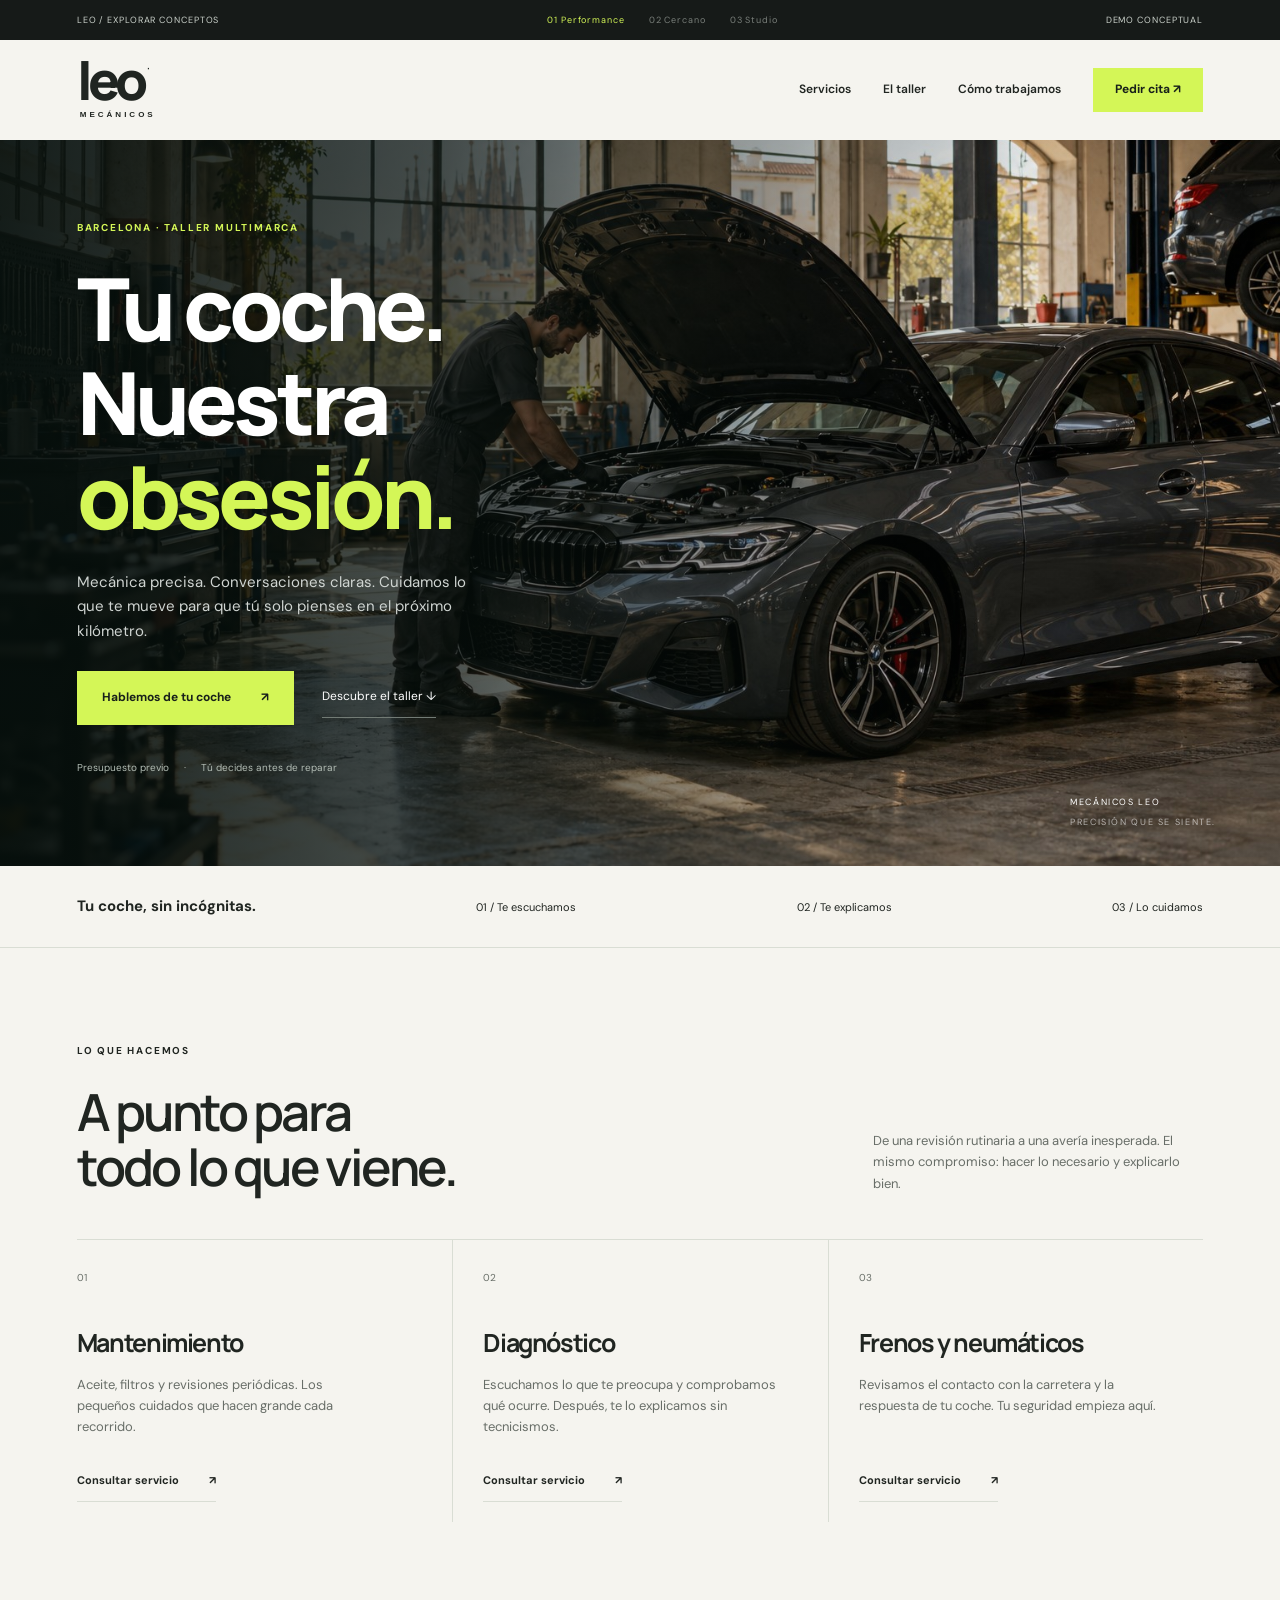
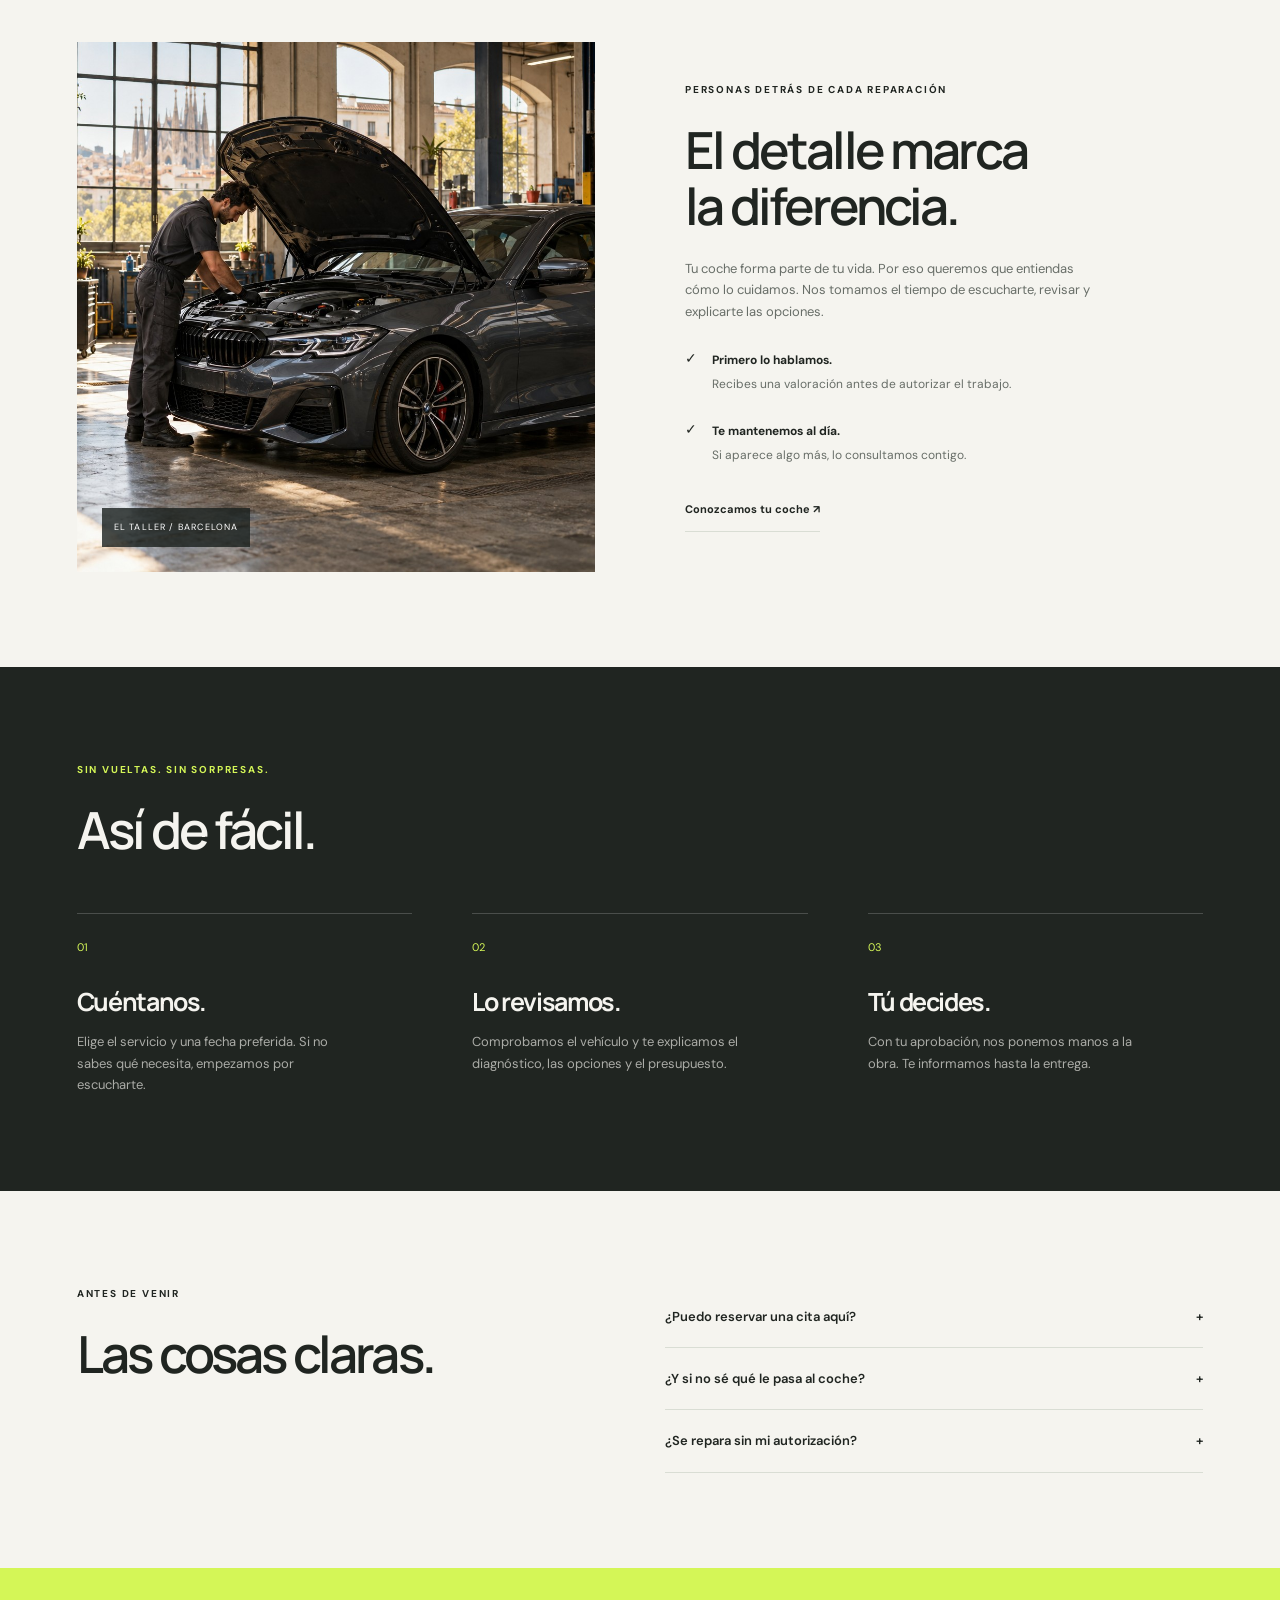
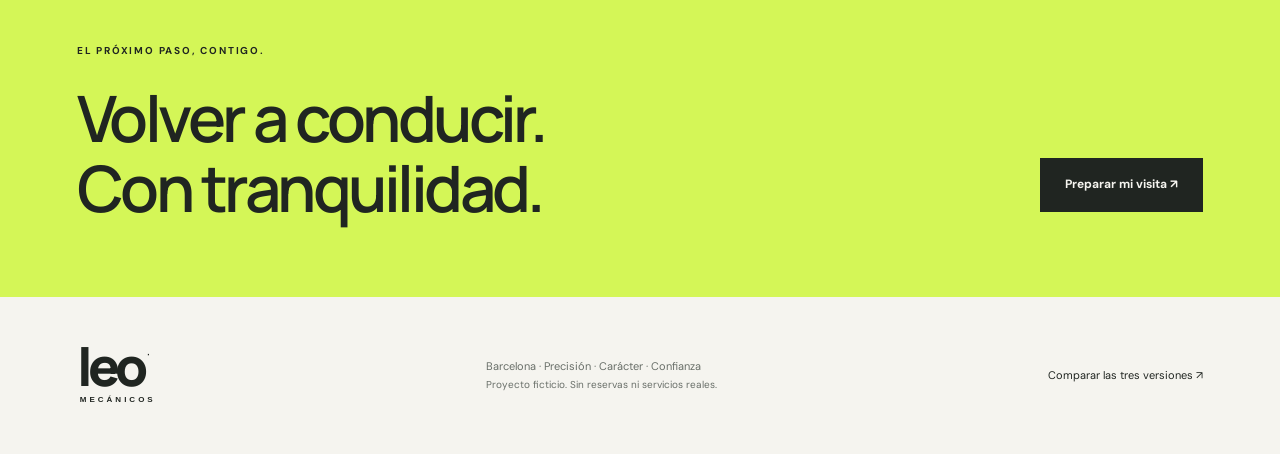
==== performance.html @ 61a5a48f "Add three Mecánicos Leo website demos" ====
<!doctype html><html lang="es"><head><meta charset="utf-8"><meta name="viewport" content="width=device-width,initial-scale=1"><meta name="description" content="Mecánicos Leo. Propuesta Performance: demo de taller mecánico en Barcelona."><title>Leo Performance · Mecánicos Leo</title><link rel="stylesheet" href="styles.css"><script defer src="app.js"></script></head><body class="performance">
<div class="concept"><a href="index.html">LEO / EXPLORAR CONCEPTOS</a><nav aria-label="Versiones de diseño"><a href="performance.html" aria-current="page">01 Performance</a><a href="cercano.html" >02 Cercano</a><a href="studio.html" >03 Studio</a></nav><span>DEMO CONCEPTUAL</span></div>
<header><a class="brand" href="#inicio">leo<span>·</span><small>MECÁNICOS</small></a><nav class="mainnav" id="navigation"><a href="#servicios">Servicios</a><a href="#taller">El taller</a><a href="#proceso">Cómo trabajamos</a><button class="button small" data-book>Pedir cita ↗</button></nav><button class="menu" aria-controls="navigation" aria-expanded="false">Menú +</button></header>
<main id="inicio"><section class="hero"><div class="hero-photo"><img src="assets/garage.jpg" alt="Escena fotográfica conceptual de un mecánico revisando un coche en un taller" fetchpriority="high"></div><div class="hero-copy"><p class="eyebrow">BARCELONA · TALLER MULTIMARCA</p><h1>Tu coche.<br>Nuestra <em>obsesión.</em></h1><p class="description">Mecánica precisa. Conversaciones claras. Cuidamos lo que te mueve para que tú solo pienses en el próximo kilómetro.</p><div class="actions"><button class="button" data-book>Hablemos de tu coche <span>↗</span></button><a class="secondary" href="#servicios">Descubre el taller ↓</a></div><p class="hero-note">Presupuesto previo <span>·</span> Tú decides antes de reparar</p></div><div class="photo-caption">MECÁNICOS LEO <span>PRECISIÓN QUE SE SIENTE.</span></div></section>
<div class="trust"><span>Tu coche, sin incógnitas.</span><p>01 / Te escuchamos</p><p>02 / Te explicamos</p><p>03 / Lo cuidamos</p></div>
<section class="section" id="servicios"><div class="section-heading"><div><p class="eyebrow">LO QUE HACEMOS</p><h2>A punto para<br>todo lo que viene.</h2></div><p>De una revisión rutinaria a una avería inesperada. El mismo compromiso: hacer lo necesario y explicarlo bien.</p></div><div class="services"><article class="service"><span class="number">01</span><h3>Mantenimiento</h3><p>Aceite, filtros y revisiones periódicas. Los pequeños cuidados que hacen grande cada recorrido.</p><button class="textlink" data-book data-service="Mantenimiento">Consultar servicio <span>↗</span></button></article><article class="service"><span class="number">02</span><h3>Diagnóstico</h3><p>Escuchamos lo que te preocupa y comprobamos qué ocurre. Después, te lo explicamos sin tecnicismos.</p><button class="textlink" data-book data-service="Diagnóstico">Consultar servicio <span>↗</span></button></article><article class="service"><span class="number">03</span><h3>Frenos y neumáticos</h3><p>Revisamos el contacto con la carretera y la respuesta de tu coche. Tu seguridad empieza aquí.</p><button class="textlink" data-book data-service="Frenos y neumáticos">Consultar servicio <span>↗</span></button></article></div></section>
<section class="about section" id="taller"><div class="about-image"><img src="assets/garage.jpg" alt="Vista del espacio de trabajo y revisión mecánica" loading="lazy"><span>EL TALLER / BARCELONA</span></div><div class="about-copy"><p class="eyebrow">PERSONAS DETRÁS DE CADA REPARACIÓN</p><h2>El detalle marca<br>la diferencia.</h2><p>Tu coche forma parte de tu vida. Por eso queremos que entiendas cómo lo cuidamos. Nos tomamos el tiempo de escucharte, revisar y explicarte las opciones.</p><div class="promise"><span>✓</span><div><strong>Primero lo hablamos.</strong><p>Recibes una valoración antes de autorizar el trabajo.</p></div></div><div class="promise"><span>✓</span><div><strong>Te mantenemos al día.</strong><p>Si aparece algo más, lo consultamos contigo.</p></div></div><button class="textlink" data-book>Conozcamos tu coche ↗</button></div></section>
<section class="process section" id="proceso"><p class="eyebrow">SIN VUELTAS. SIN SORPRESAS.</p><h2>Así de fácil.</h2><div class="steps"><article><span>01</span><h3>Cuéntanos.</h3><p>Elige el servicio y una fecha preferida. Si no sabes qué necesita, empezamos por escucharte.</p></article><article><span>02</span><h3>Lo revisamos.</h3><p>Comprobamos el vehículo y te explicamos el diagnóstico, las opciones y el presupuesto.</p></article><article><span>03</span><h3>Tú decides.</h3><p>Con tu aprobación, nos ponemos manos a la obra. Te informamos hasta la entrega.</p></article></div></section>
<section class="section faq"><div><p class="eyebrow">ANTES DE VENIR</p><h2>Las cosas claras.</h2></div><div><details><summary>¿Puedo reservar una cita aquí?</summary><p>Puedes probar la solicitud de demostración. No envía datos ni confirma una cita real.</p></details><details><summary>¿Y si no sé qué le pasa al coche?</summary><p>Selecciona «No lo tengo claro» en el formulario. En un taller real, el siguiente paso sería una valoración del vehículo.</p></details><details><summary>¿Se repara sin mi autorización?</summary><p>La propuesta de atención contempla explicar el presupuesto y pedir tu aprobación antes de intervenir.</p></details></div></section>
<section class="closing"><p class="eyebrow">EL PRÓXIMO PASO, CONTIGO.</p><h2>Volver a conducir.<br>Con tranquilidad.</h2><button class="button" data-book>Preparar mi visita ↗</button></section></main>
<footer><a class="brand" href="#inicio">leo<span>·</span><small>MECÁNICOS</small></a><p>Barcelona · Precisión · Carácter · Confianza<br><small>Proyecto ficticio. Sin reservas ni servicios reales.</small></p><a href="index.html">Comparar las tres versiones ↗</a></footer>
<dialog id="booking"><form id="booking-form"><div class="dialog-head"><p class="eyebrow">TU PRÓXIMA VISITA</p><button type="button" class="close" aria-label="Cerrar">×</button></div><h2>Vamos a ponerlo<br>en marcha.</h2><p>Prueba el recorrido. Esta demo no envía ni guarda tus datos.</p><label>¿Qué necesita tu coche?<select name="service" required><option>Mantenimiento</option><option>Diagnóstico</option><option>Frenos y neumáticos</option><option>No lo tengo claro</option></select></label><label>Fecha preferida<input name="date" type="date" required></label><label>Cuéntanos un poco más <span>(opcional)</span><textarea name="message" rows="3" placeholder="Por ejemplo: se enciende un testigo al arrancar…" maxlength="500"></textarea></label><button class="button" type="submit">Simular solicitud ↗</button><p class="form-note">No se realiza ninguna reserva real.</p><div class="result" role="status" hidden></div></form></dialog></body></html>
---- styles.css ----
@import url('https://fonts.googleapis.com/css2?family=DM+Sans:wght@400;500;600;700&family=Manrope:wght@400;500;600;700;800&display=swap');
:root{--bg:#f5f4ef;--ink:#202521;--accent:#d4f657;--muted:#686e68;--line:#d9ddd4;--surface:#fff;--heading:'Manrope',Arial,sans-serif;--radius:0px}*{box-sizing:border-box}html{scroll-behavior:smooth;scroll-padding-top:110px}body{margin:0;background:var(--bg);color:var(--ink);font:15px/1.65 'DM Sans',Arial,sans-serif}a{color:inherit;text-decoration:none}button,input,textarea,select{font:inherit}button,a,input,textarea,select{-webkit-tap-highlight-color:transparent}button{cursor:pointer}img{width:100%;height:100%;object-fit:cover;display:block}h1,h2,h3,p{margin:0}h1,h2,h3{font-family:var(--heading);line-height:1.08;letter-spacing:-.055em}h1{font-size:clamp(56px,6.8vw,104px);font-weight:800}h1 em{font-style:normal;color:var(--accent)}h2{font-size:clamp(34px,4vw,58px);font-weight:600}h3{font-size:25px}button{border:0}.eyebrow{font-size:10px;font-weight:700;letter-spacing:.18em;margin-bottom:24px}header{height:100px;padding:0 6%;display:flex;align-items:center;justify-content:space-between;background:var(--bg);position:relative;z-index:5}.brand{font:800 53px/.75 'Manrope',Arial,sans-serif;letter-spacing:-5px;position:relative;display:inline-block}.brand>span{font:12px Arial;letter-spacing:0;vertical-align:top;margin-left:4px}.brand small{display:block;font:700 8px/1 Arial;letter-spacing:3px;margin:10px 0 0 3px}.mainnav{display:flex;align-items:center;gap:32px;font-size:12px;font-weight:600}.button{display:inline-flex;align-items:center;justify-content:space-between;gap:30px;min-height:54px;padding:17px 25px;background:var(--accent);color:#18201a;font-size:12px;font-weight:700;border-radius:var(--radius);transition:transform .2s,filter .2s}.button:hover{transform:translateY(-3px);filter:brightness(1.08)}.button.small{min-height:44px;padding:12px 22px}.menu{display:none}.concept{height:40px;background:#161a18;color:#cbd2cb;display:flex;align-items:center;justify-content:space-between;padding:0 6%;font-size:9px;letter-spacing:.1em}.concept nav{display:flex;gap:24px}.concept nav a{opacity:.55}.concept nav a[aria-current]{opacity:1;color:#d4f657}.hero{position:relative;min-height:650px;background:#1b211f;color:#fff;overflow:hidden}.hero-photo{position:absolute;inset:0}.hero-photo img{object-position:center 60%}.hero-photo:after{content:'';position:absolute;inset:0;background:linear-gradient(90deg,rgba(6,15,12,.94),rgba(6,15,12,.72) 35%,rgba(6,15,12,.08) 80%)}.hero-copy{position:relative;padding:80px 6% 90px;max-width:850px}.hero .eyebrow{color:var(--accent)}.description{max-width:395px;margin:27px 0;color:#d0d5d2;font-size:15px}.actions{display:flex;align-items:center;gap:28px}.secondary{font-size:12px;border-bottom:1px solid #727b75;padding:10px 0}.hero-note{font-size:10px;color:#b3bdb5;margin-top:35px}.hero-note span{margin:0 12px}.photo-caption{position:absolute;right:5%;bottom:36px;font-size:9px;letter-spacing:.18em;display:flex;flex-direction:column;gap:6px}.photo-caption span{opacity:.6}.trust{display:flex;justify-content:space-between;align-items:center;padding:28px 6%;border-bottom:1px solid var(--line);font-size:11px}.trust>span{font-weight:700;font-size:15px}.section{padding:95px 6%}.section-heading{display:flex;align-items:end;justify-content:space-between;gap:40px;margin-bottom:45px}.section-heading>p{max-width:330px;color:var(--muted);font-size:13px}.services{display:grid;grid-template-columns:repeat(3,1fr);border-top:1px solid var(--line)}.service{padding:30px 30px 20px 0}.service+.service{border-left:1px solid var(--line);padding-left:30px}.number{font-size:10px;color:var(--muted);display:block;margin-bottom:42px}.service h3{margin-bottom:18px}.service p{color:var(--muted);font-size:13px;max-width:300px;min-height:85px}.textlink{padding:12px 0;background:transparent;color:var(--ink);border-bottom:1px solid var(--line);font-size:11px;font-weight:700;display:flex;justify-content:space-between;gap:30px}.about{display:grid;grid-template-columns:1fr 1fr;gap:8%;padding-top:25px;align-items:center}.about-image{position:relative;height:530px;overflow:hidden;border-radius:var(--radius)}.about-image img{object-position:70% center}.about-image>span{position:absolute;bottom:25px;left:25px;color:#fff;font-size:9px;letter-spacing:.13em;background:#1b211fcc;padding:12px}.about-copy>p:not(.eyebrow){margin:25px 0;color:var(--muted);font-size:13px;max-width:410px}.promise{display:flex;gap:15px;margin:23px 0}.promise>span{font-size:14px}.promise strong{font-size:12px}.promise p{font-size:12px;color:var(--muted);margin-top:3px}.process{background:var(--ink);color:var(--bg)}.process>.eyebrow{color:var(--accent)}.steps{display:grid;grid-template-columns:repeat(3,1fr);gap:60px;margin-top:55px}.steps article{border-top:1px solid #ffffff30;padding-top:20px}.steps span{font-size:11px;color:var(--accent)}.steps h3{margin:30px 0 16px}.steps p{font-size:13px;opacity:.65;max-width:280px}.faq{display:grid;grid-template-columns:1fr 1fr;gap:50px}details{border-bottom:1px solid var(--line);padding:20px 0}summary{cursor:pointer;font-weight:600;font-size:13px;display:flex;justify-content:space-between;gap:20px;list-style:none}summary:after{content:'+'}details[open] summary:after{content:'−'}details p{font-size:13px;color:var(--muted);margin-top:15px}.closing{padding:75px 6%;background:var(--accent);position:relative}.closing .button{position:absolute;right:6%;bottom:85px;background:var(--ink);color:var(--bg)}.closing h2{font-size:clamp(40px,5vw,70px)}footer{display:flex;align-items:center;justify-content:space-between;padding:50px 6%;gap:30px}footer p{font-size:11px;color:var(--muted)}footer p small{font-size:10px}footer>a:last-child{font-size:11px}dialog{border:0;width:min(530px,calc(100% - 28px));padding:38px;background:var(--bg);color:var(--ink);border-radius:var(--radius);max-height:90vh;overflow:auto}dialog::backdrop{background:#08100ddd;backdrop-filter:blur(5px)}.dialog-head{display:flex;justify-content:space-between;align-items:start}.close{font-size:28px;background:transparent;color:var(--ink);line-height:1}dialog h2{font-size:36px}dialog form>p{font-size:12px;color:var(--muted);margin:15px 0}label{display:block;font-size:12px;font-weight:600;margin:18px 0}label span{color:var(--muted);font-weight:400}input,select,textarea{display:block;width:100%;margin-top:7px;border:1px solid var(--line);background:var(--surface);color:var(--ink);padding:12px;border-radius:var(--radius);min-height:46px}form>.button{width:100%}.result{background:#e3efd4;color:#233d21;padding:16px;font-size:13px;margin-top:20px}.form-note{text-align:center;font-size:10px!important}:focus-visible{outline:3px solid #769ad9;outline-offset:4px}.cercano{--bg:#f7f3eb;--ink:#303e32;--accent:#d3e2aa;--muted:#767b6f;--line:#dedfd4;--radius:8px;--heading:Georgia,serif}.cercano h1{font-weight:400;letter-spacing:-.06em}.cercano h1 em{color:#e5dfbe;font-style:italic}.cercano .hero{margin:0 3%;border-radius:12px;min-height:660px}.cercano .hero-photo{left:39%}.cercano .hero-photo img{object-position:65% center}.cercano .hero-photo:after{background:linear-gradient(90deg,#303e32,transparent 70%)}.cercano .hero{background:#303e32}.cercano .hero-copy{padding-left:3.2%}.cercano .photo-caption{bottom:25px}.cercano .closing{margin:0 3%;border-radius:12px;background:#e3e8d7}.cercano .process{background:#e7eadf;color:#303e32}.cercano .process>.eyebrow,.cercano .steps span{color:#64764c}.cercano .steps article{border-color:#303e3230}.studio{--bg:#f5f3ef;--ink:#2a2928;--accent:#c5a583;--muted:#817c76;--line:#dcd7cf;--heading:Georgia,serif}.studio h1{font-weight:400;letter-spacing:-.05em}.studio h1 em{color:#a88b6e;font-style:italic}.studio .hero{background:var(--bg);color:var(--ink);display:grid;grid-template-columns:1fr 1fr;padding:20px 6% 60px;gap:5%;min-height:650px}.studio .hero-photo{position:relative;grid-column:2;grid-row:1}.studio .hero-photo:after{display:none}.studio .hero-copy{grid-column:1;grid-row:1;padding:55px 0 40px}.studio h1{font-size:clamp(45px,5.6vw,84px)}.studio .hero .eyebrow{color:var(--muted)}.studio .description,.studio .hero-note{color:var(--muted)}.studio .hero .button{background:var(--ink);color:#fff}.studio .photo-caption{right:8%;color:#fff;bottom:85px}.studio .actions{align-items:start;flex-direction:column;gap:12px}.studio .trust{margin:0 6%;padding:25px 0;border-top:1px solid var(--line)}.studio .closing{background:#e5dfd5}.studio .process{background:#30302e}.gallery{background:#efeee8;--ink:#202620}.gallery header{background:transparent}.gallery-main{padding:45px 6%}.gallery h1{font-size:clamp(40px,5.3vw,76px);font-weight:500}.gallery h1 em{color:#75845f;font-family:Georgia,serif}.gallery-intro{max-width:570px;margin:24px 0 45px;color:#6b7068;font-size:14px}.concepts{display:grid;grid-template-columns:repeat(3,1fr);gap:24px}.concept-card{background:#fff;transition:transform .25s}.concept-card:hover{transform:translateY(-8px)}.concept-image{height:340px;position:relative;overflow:hidden;background:#17221b}.concept-image:after{content:'';position:absolute;inset:0;background:linear-gradient(0deg,#0c1a12ca,transparent)}.concept-image img{transition:transform .6s;object-position:65% center}.concept-card:hover img{transform:scale(1.05)}.concept-image>span{position:absolute;top:22px;left:22px;color:#fff;font-size:9px;letter-spacing:.12em;z-index:1}.concept-image strong{position:absolute;bottom:28px;left:25px;color:#d4f657;font:700 48px/1 'Manrope',Arial,sans-serif;letter-spacing:-3px;z-index:1}.concept-card.cercano .concept-image strong{font-family:Georgia,serif;font-weight:400;color:#f8ecd2;letter-spacing:-2px}.concept-card.cercano img{filter:sepia(.3);object-position:40% center}.concept-card.studio .concept-image strong{font-family:Georgia,serif;font-weight:400;color:#f3e9dc;letter-spacing:-2px}.concept-card.studio img{filter:saturate(.4);object-position:80% center}.concept-info{padding:25px}.concept-info h2{font:600 21px 'Manrope',Arial,sans-serif;letter-spacing:-.04em;display:flex;justify-content:space-between}.concept-info p{font-size:11px;color:#788073;margin:8px 0 24px}.concept-info b{font-size:11px;border-bottom:1px solid #b5bea9;padding-bottom:5px}.gallery-foot{font-size:9px;letter-spacing:.08em;color:#7e8479;margin:35px 0;line-height:2}
@media(min-width:1600px){body{max-width:1800px;margin:auto}}@media(max-width:900px){.mainnav{gap:18px}.hero-copy{max-width:660px}.hero h1{font-size:72px}.section{padding:70px 6%}.about{gap:5%}.about-image{height:450px}.concepts{gap:15px}.concept-image{height:290px}.concept-image strong{font-size:39px}.concept-info{padding:20px}.concept-info h2{font-size:17px}.studio .hero h1{font-size:57px}.studio .description{font-size:13px}.concept>span{display:none}}@media(max-width:650px){header{height:85px}.brand{font-size:45px}.concept{height:auto;min-height:60px;align-items:start;justify-content:center;flex-direction:column;gap:7px;padding:8px 6%}.concept nav{gap:20px}.concept>a{font-size:8px}.menu{display:block;background:transparent;color:var(--ink);font-size:12px}.mainnav{display:none;position:absolute;top:85px;left:0;right:0;padding:25px 6%;background:var(--bg);box-shadow:0 15px 20px #0002}.mainnav.open{display:flex;align-items:stretch;flex-direction:column}.hero{min-height:720px}.hero-copy{padding:55px 6% 190px}.hero h1{font-size:clamp(48px,12vw,70px)}.hero-photo img{object-position:65% center}.hero-photo:after{background:linear-gradient(90deg,#0e1914e8,#0e191450),linear-gradient(0deg,#0e191450,#0e191440)}.description{font-size:14px;max-width:340px}.actions{gap:20px;flex-wrap:wrap}.hero-note{margin-top:24px}.photo-caption{left:6%;bottom:30px}.trust{display:grid;grid-template-columns:1fr 1fr;gap:14px;padding:24px 6%}.trust>span{font-size:13px}.trust p{font-size:10px}.section{padding:60px 6%}.section-heading{display:block;margin-bottom:30px}.section-heading>p{margin-top:22px}.services{grid-template-columns:1fr}.service,.service+.service{padding:25px 0;border-left:0;border-bottom:1px solid var(--line)}.number{margin-bottom:20px}.service p{min-height:0;margin-bottom:16px;max-width:100%}.service h3{font-size:27px}.about{display:flex;flex-direction:column;gap:35px;padding-top:10px}.about-image{width:100%;height:360px}.about-copy{width:100%}.steps{grid-template-columns:1fr;gap:30px;margin-top:35px}.steps h3{margin-top:18px}.steps p{max-width:100%}.faq{grid-template-columns:1fr;gap:25px}.closing{padding:50px 6%}.closing .button{position:static;margin-top:30px}.closing h2{font-size:43px}footer{align-items:start;flex-wrap:wrap;gap:25px}footer p{max-width:220px}footer>a:last-child{width:100%}.cercano .hero-photo{left:0;top:40%}.cercano .hero-photo:after{background:linear-gradient(0deg,#303e3230,#303e32)}.cercano .hero-copy{padding:40px 6% 230px}.cercano .hero h1{font-size:58px}.cercano .hero .eyebrow{font-size:8px}.cercano .description{font-size:13px}.studio .hero{display:flex;flex-direction:column;padding:0 6% 35px;gap:0}.studio .hero-copy{order:0;padding-top:35px}.studio .hero-photo{order:1;height:340px;flex:none}.studio .hero h1{font-size:56px}.studio .photo-caption{bottom:55px;left:10%;font-size:8px}.studio .actions{flex-direction:row;align-items:center;gap:18px}.studio .hero-note{margin-top:20px}.gallery header>.eyebrow{font-size:8px;margin:0;max-width:120px;text-align:right}.gallery-main{padding-top:30px}.gallery h1{font-size:43px}.gallery-intro{font-size:13px}.concepts{grid-template-columns:1fr;gap:25px}.concept-image{height:330px}.concept-image strong{font-size:52px}.concept-info h2{font-size:24px}.concept-info p{margin-bottom:17px}.gallery-foot{font-size:8px}dialog{padding:25px}dialog h2{font-size:32px}}
@media(prefers-reduced-motion:reduce){html{scroll-behavior:auto}*{transition:none!important}}
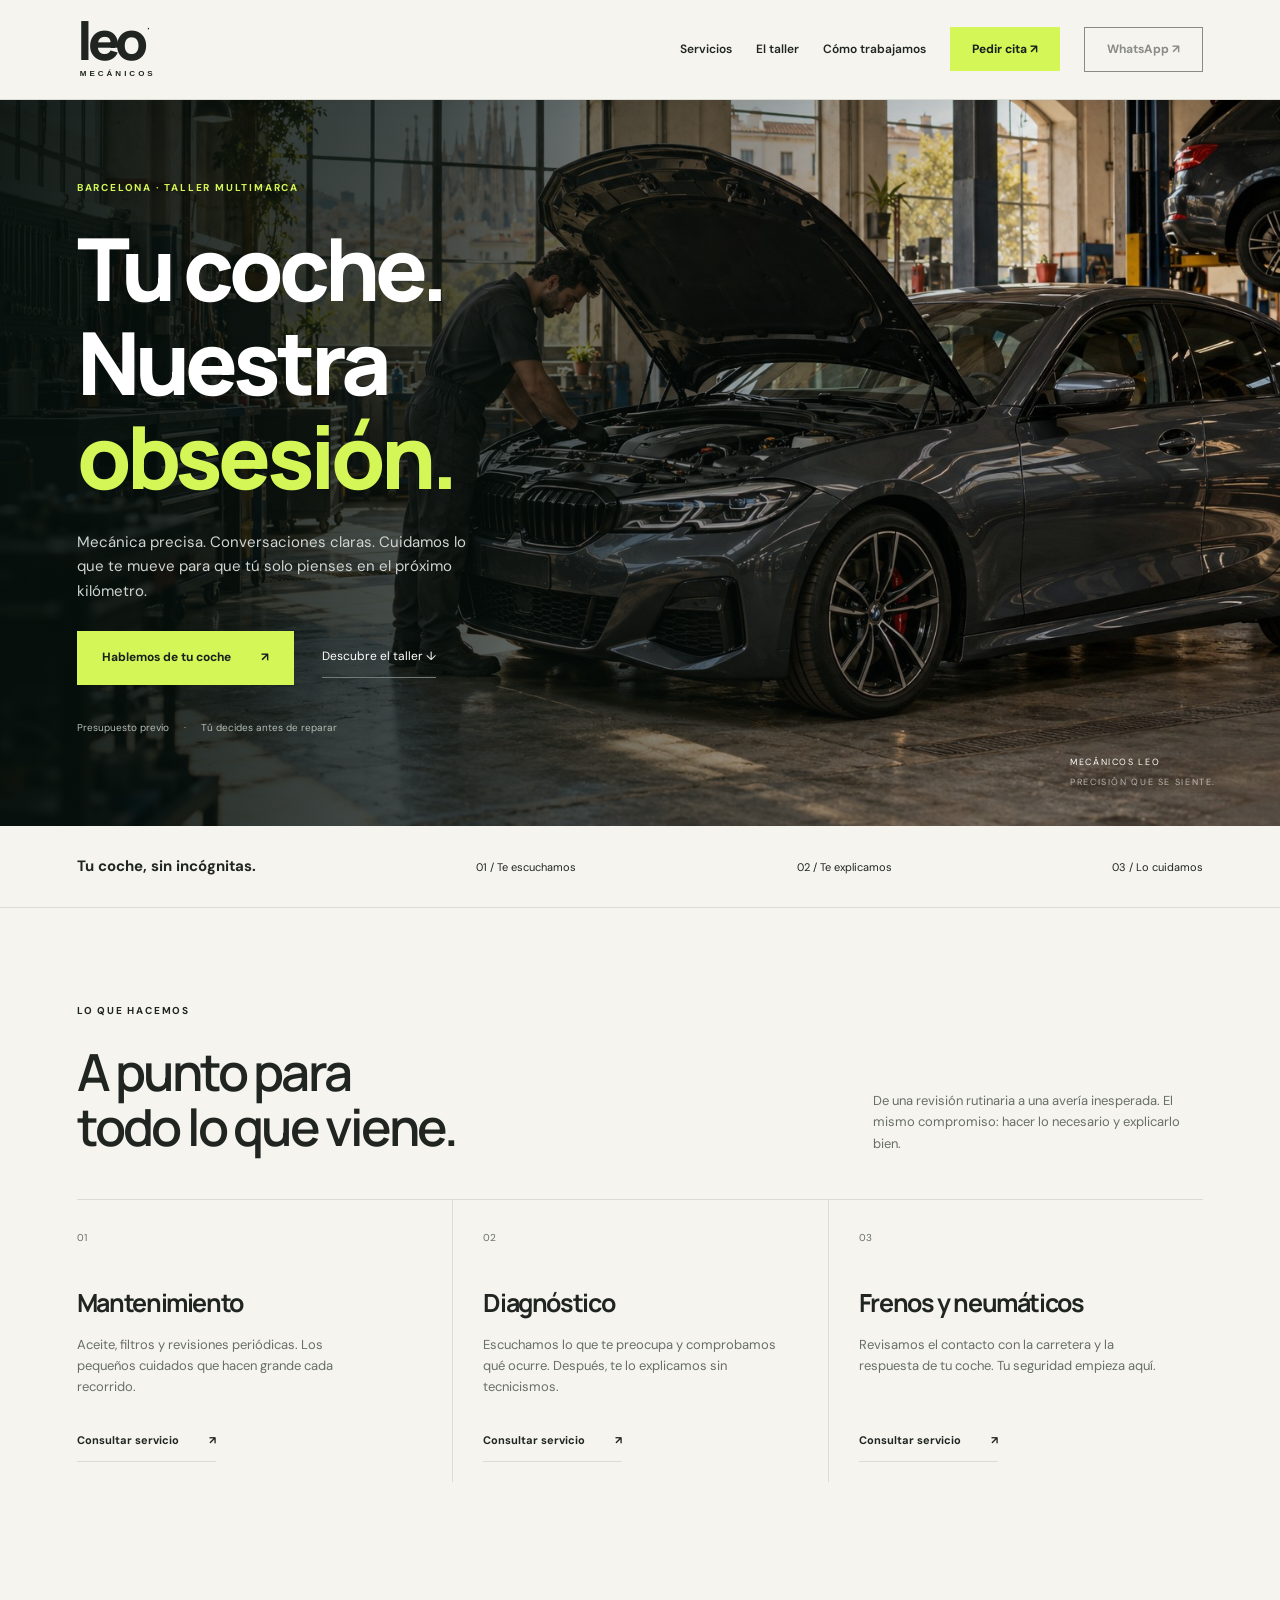
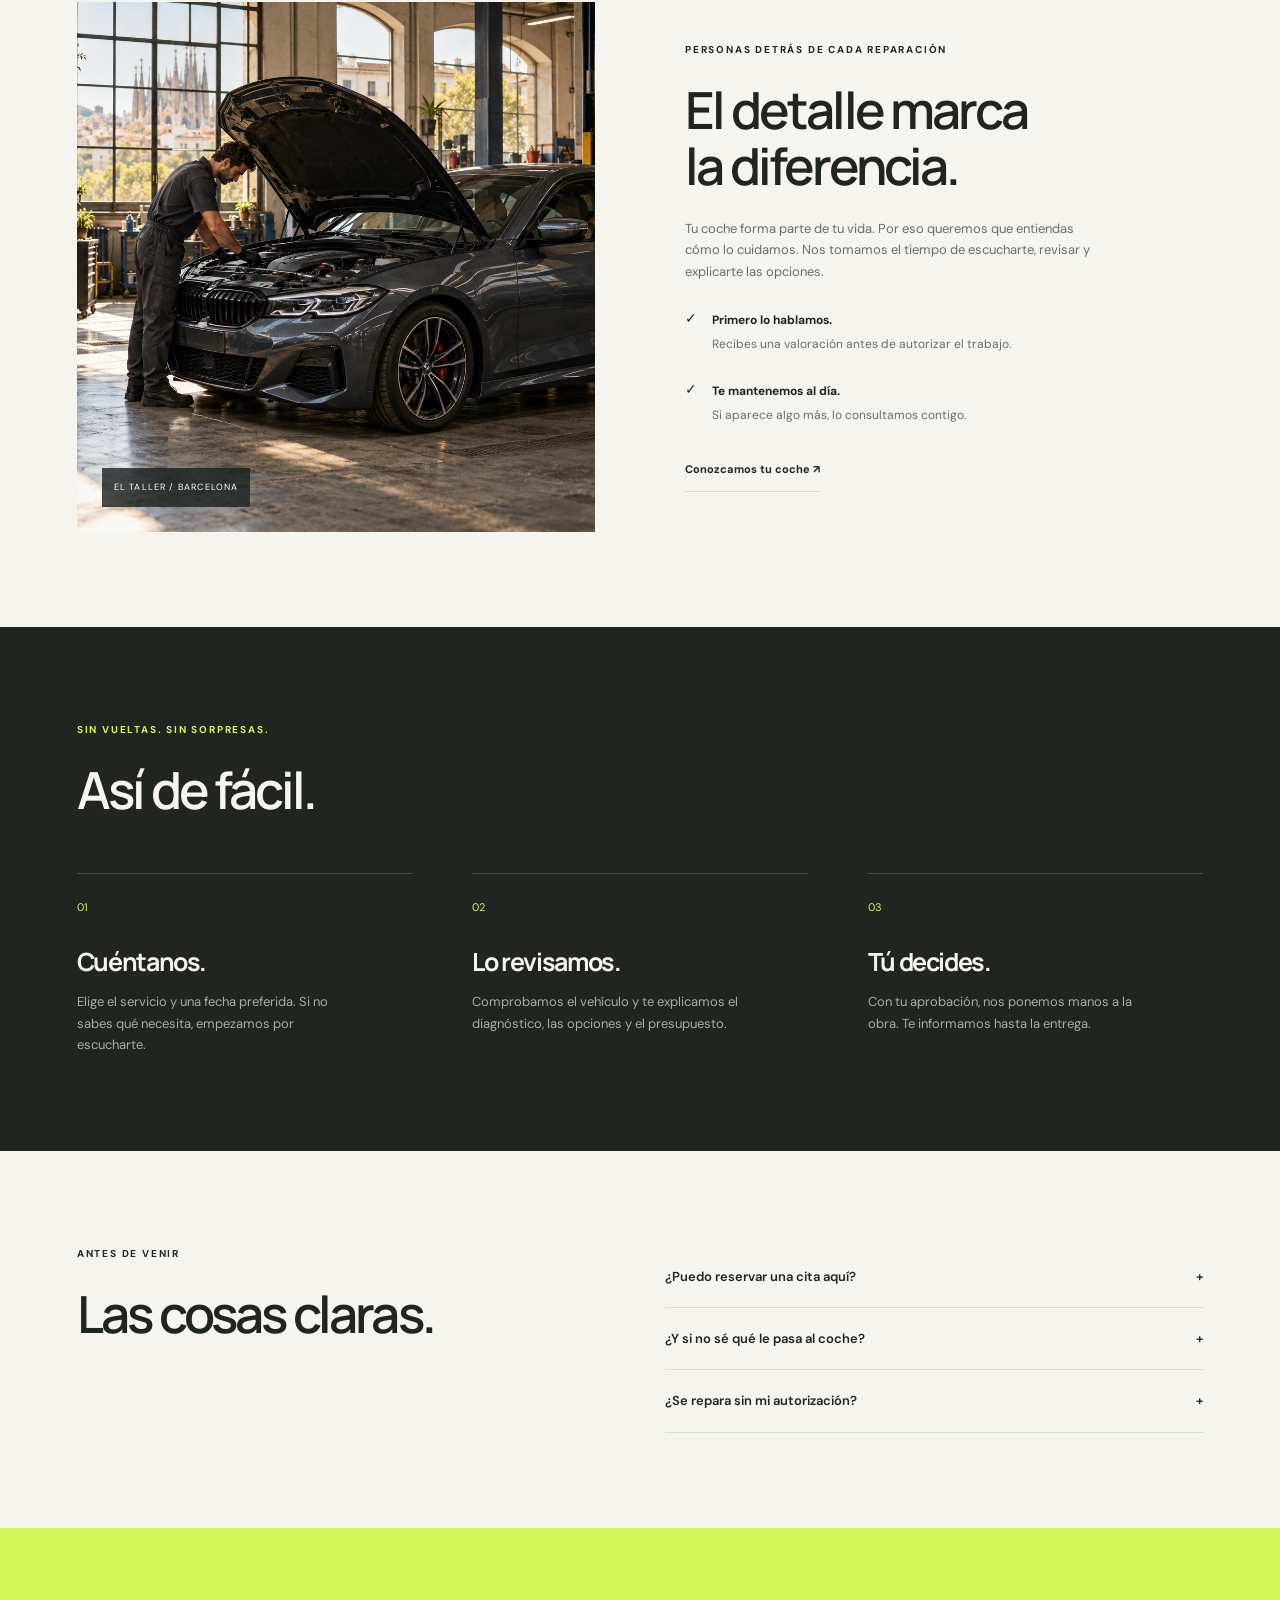
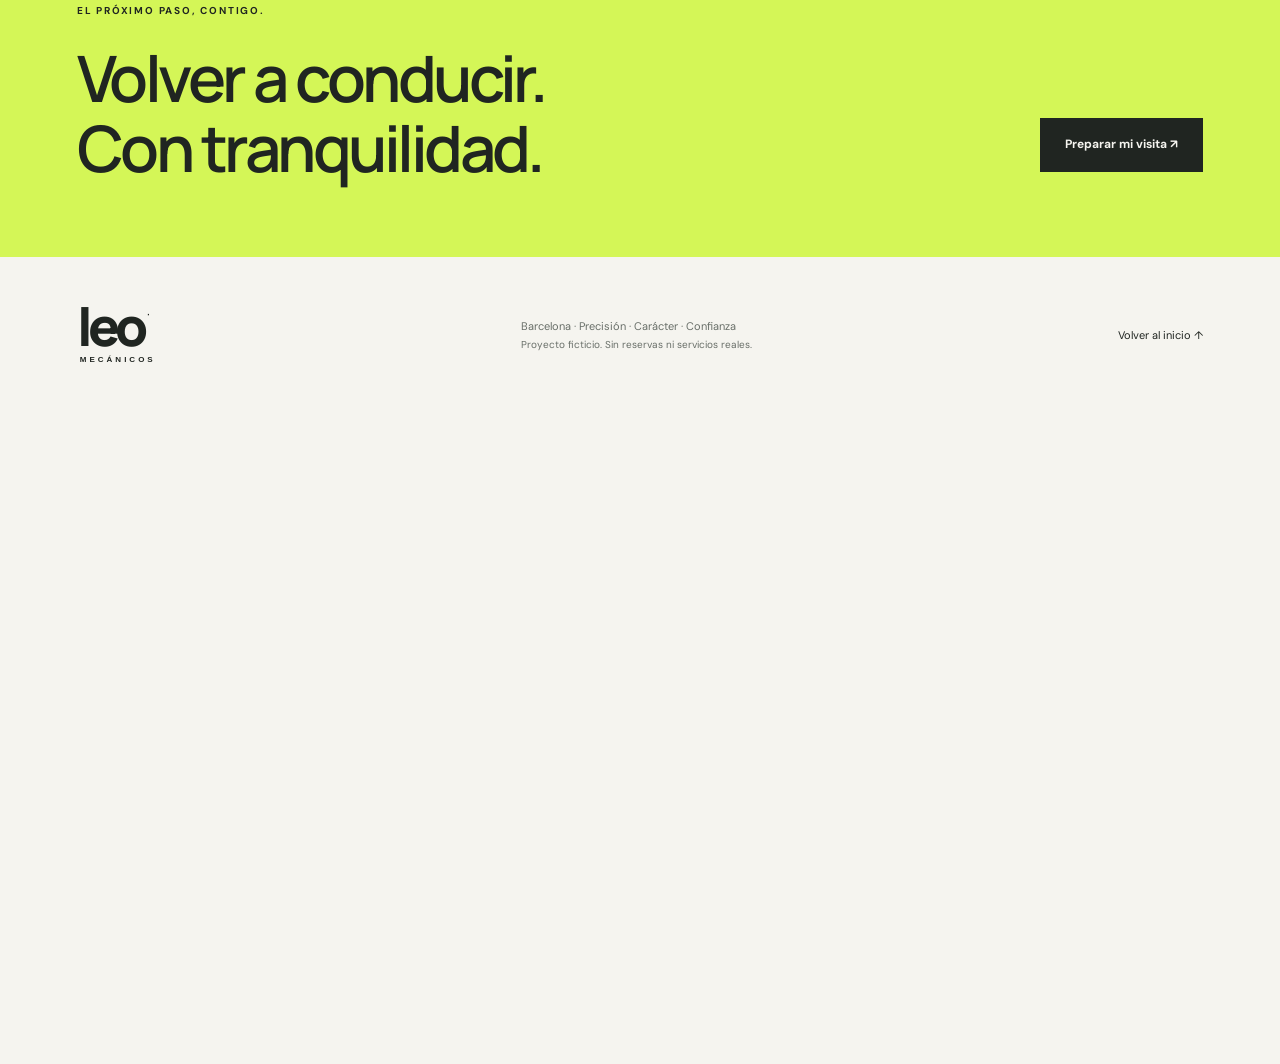
==== commit 29450626: "Keep Performance homepage and add sticky navigation" ====
--- a/performance.html
+++ b/performance.html
@@ -1,12 +1 @@
-<!doctype html><html lang="es"><head><meta charset="utf-8"><meta name="viewport" content="width=device-width,initial-scale=1"><meta name="description" content="Mecánicos Leo. Propuesta Performance: demo de taller mecánico en Barcelona."><title>Leo Performance · Mecánicos Leo</title><link rel="stylesheet" href="styles.css"><script defer src="app.js"></script></head><body class="performance">
-<div class="concept"><a href="index.html">LEO / EXPLORAR CONCEPTOS</a><nav aria-label="Versiones de diseño"><a href="performance.html" aria-current="page">01 Performance</a><a href="cercano.html" >02 Cercano</a><a href="studio.html" >03 Studio</a></nav><span>DEMO CONCEPTUAL</span></div>
-<header><a class="brand" href="#inicio">leo<span>·</span><small>MECÁNICOS</small></a><nav class="mainnav" id="navigation"><a href="#servicios">Servicios</a><a href="#taller">El taller</a><a href="#proceso">Cómo trabajamos</a><button class="button small" data-book>Pedir cita ↗</button></nav><button class="menu" aria-controls="navigation" aria-expanded="false">Menú +</button></header>
-<main id="inicio"><section class="hero"><div class="hero-photo"><img src="assets/garage.jpg" alt="Escena fotográfica conceptual de un mecánico revisando un coche en un taller" fetchpriority="high"></div><div class="hero-copy"><p class="eyebrow">BARCELONA · TALLER MULTIMARCA</p><h1>Tu coche.<br>Nuestra <em>obsesión.</em></h1><p class="description">Mecánica precisa. Conversaciones claras. Cuidamos lo que te mueve para que tú solo pienses en el próximo kilómetro.</p><div class="actions"><button class="button" data-book>Hablemos de tu coche <span>↗</span></button><a class="secondary" href="#servicios">Descubre el taller ↓</a></div><p class="hero-note">Presupuesto previo <span>·</span> Tú decides antes de reparar</p></div><div class="photo-caption">MECÁNICOS LEO <span>PRECISIÓN QUE SE SIENTE.</span></div></section>
-<div class="trust"><span>Tu coche, sin incógnitas.</span><p>01 / Te escuchamos</p><p>02 / Te explicamos</p><p>03 / Lo cuidamos</p></div>
-<section class="section" id="servicios"><div class="section-heading"><div><p class="eyebrow">LO QUE HACEMOS</p><h2>A punto para<br>todo lo que viene.</h2></div><p>De una revisión rutinaria a una avería inesperada. El mismo compromiso: hacer lo necesario y explicarlo bien.</p></div><div class="services"><article class="service"><span class="number">01</span><h3>Mantenimiento</h3><p>Aceite, filtros y revisiones periódicas. Los pequeños cuidados que hacen grande cada recorrido.</p><button class="textlink" data-book data-service="Mantenimiento">Consultar servicio <span>↗</span></button></article><article class="service"><span class="number">02</span><h3>Diagnóstico</h3><p>Escuchamos lo que te preocupa y comprobamos qué ocurre. Después, te lo explicamos sin tecnicismos.</p><button class="textlink" data-book data-service="Diagnóstico">Consultar servicio <span>↗</span></button></article><article class="service"><span class="number">03</span><h3>Frenos y neumáticos</h3><p>Revisamos el contacto con la carretera y la respuesta de tu coche. Tu seguridad empieza aquí.</p><button class="textlink" data-book data-service="Frenos y neumáticos">Consultar servicio <span>↗</span></button></article></div></section>
-<section class="about section" id="taller"><div class="about-image"><img src="assets/garage.jpg" alt="Vista del espacio de trabajo y revisión mecánica" loading="lazy"><span>EL TALLER / BARCELONA</span></div><div class="about-copy"><p class="eyebrow">PERSONAS DETRÁS DE CADA REPARACIÓN</p><h2>El detalle marca<br>la diferencia.</h2><p>Tu coche forma parte de tu vida. Por eso queremos que entiendas cómo lo cuidamos. Nos tomamos el tiempo de escucharte, revisar y explicarte las opciones.</p><div class="promise"><span>✓</span><div><strong>Primero lo hablamos.</strong><p>Recibes una valoración antes de autorizar el trabajo.</p></div></div><div class="promise"><span>✓</span><div><strong>Te mantenemos al día.</strong><p>Si aparece algo más, lo consultamos contigo.</p></div></div><button class="textlink" data-book>Conozcamos tu coche ↗</button></div></section>
-<section class="process section" id="proceso"><p class="eyebrow">SIN VUELTAS. SIN SORPRESAS.</p><h2>Así de fácil.</h2><div class="steps"><article><span>01</span><h3>Cuéntanos.</h3><p>Elige el servicio y una fecha preferida. Si no sabes qué necesita, empezamos por escucharte.</p></article><article><span>02</span><h3>Lo revisamos.</h3><p>Comprobamos el vehículo y te explicamos el diagnóstico, las opciones y el presupuesto.</p></article><article><span>03</span><h3>Tú decides.</h3><p>Con tu aprobación, nos ponemos manos a la obra. Te informamos hasta la entrega.</p></article></div></section>
-<section class="section faq"><div><p class="eyebrow">ANTES DE VENIR</p><h2>Las cosas claras.</h2></div><div><details><summary>¿Puedo reservar una cita aquí?</summary><p>Puedes probar la solicitud de demostración. No envía datos ni confirma una cita real.</p></details><details><summary>¿Y si no sé qué le pasa al coche?</summary><p>Selecciona «No lo tengo claro» en el formulario. En un taller real, el siguiente paso sería una valoración del vehículo.</p></details><details><summary>¿Se repara sin mi autorización?</summary><p>La propuesta de atención contempla explicar el presupuesto y pedir tu aprobación antes de intervenir.</p></details></div></section>
-<section class="closing"><p class="eyebrow">EL PRÓXIMO PASO, CONTIGO.</p><h2>Volver a conducir.<br>Con tranquilidad.</h2><button class="button" data-book>Preparar mi visita ↗</button></section></main>
-<footer><a class="brand" href="#inicio">leo<span>·</span><small>MECÁNICOS</small></a><p>Barcelona · Precisión · Carácter · Confianza<br><small>Proyecto ficticio. Sin reservas ni servicios reales.</small></p><a href="index.html">Comparar las tres versiones ↗</a></footer>
-<dialog id="booking"><form id="booking-form"><div class="dialog-head"><p class="eyebrow">TU PRÓXIMA VISITA</p><button type="button" class="close" aria-label="Cerrar">×</button></div><h2>Vamos a ponerlo<br>en marcha.</h2><p>Prueba el recorrido. Esta demo no envía ni guarda tus datos.</p><label>¿Qué necesita tu coche?<select name="service" required><option>Mantenimiento</option><option>Diagnóstico</option><option>Frenos y neumáticos</option><option>No lo tengo claro</option></select></label><label>Fecha preferida<input name="date" type="date" required></label><label>Cuéntanos un poco más <span>(opcional)</span><textarea name="message" rows="3" placeholder="Por ejemplo: se enciende un testigo al arrancar…" maxlength="500"></textarea></label><button class="button" type="submit">Simular solicitud ↗</button><p class="form-note">No se realiza ninguna reserva real.</p><div class="result" role="status" hidden></div></form></dialog></body></html>+<!doctype html><html lang="es"><head><meta charset="utf-8"><meta name="viewport" content="width=device-width,initial-scale=1"><meta http-equiv="refresh" content="0;url=index.html"><title>Mecánicos Leo</title><link rel="canonical" href="https://lnj04082007-dotcom.github.io/taller-mecanico-leo/"></head><body><p><a href="index.html">Ir a Mecánicos Leo Performance</a></p></body></html>
